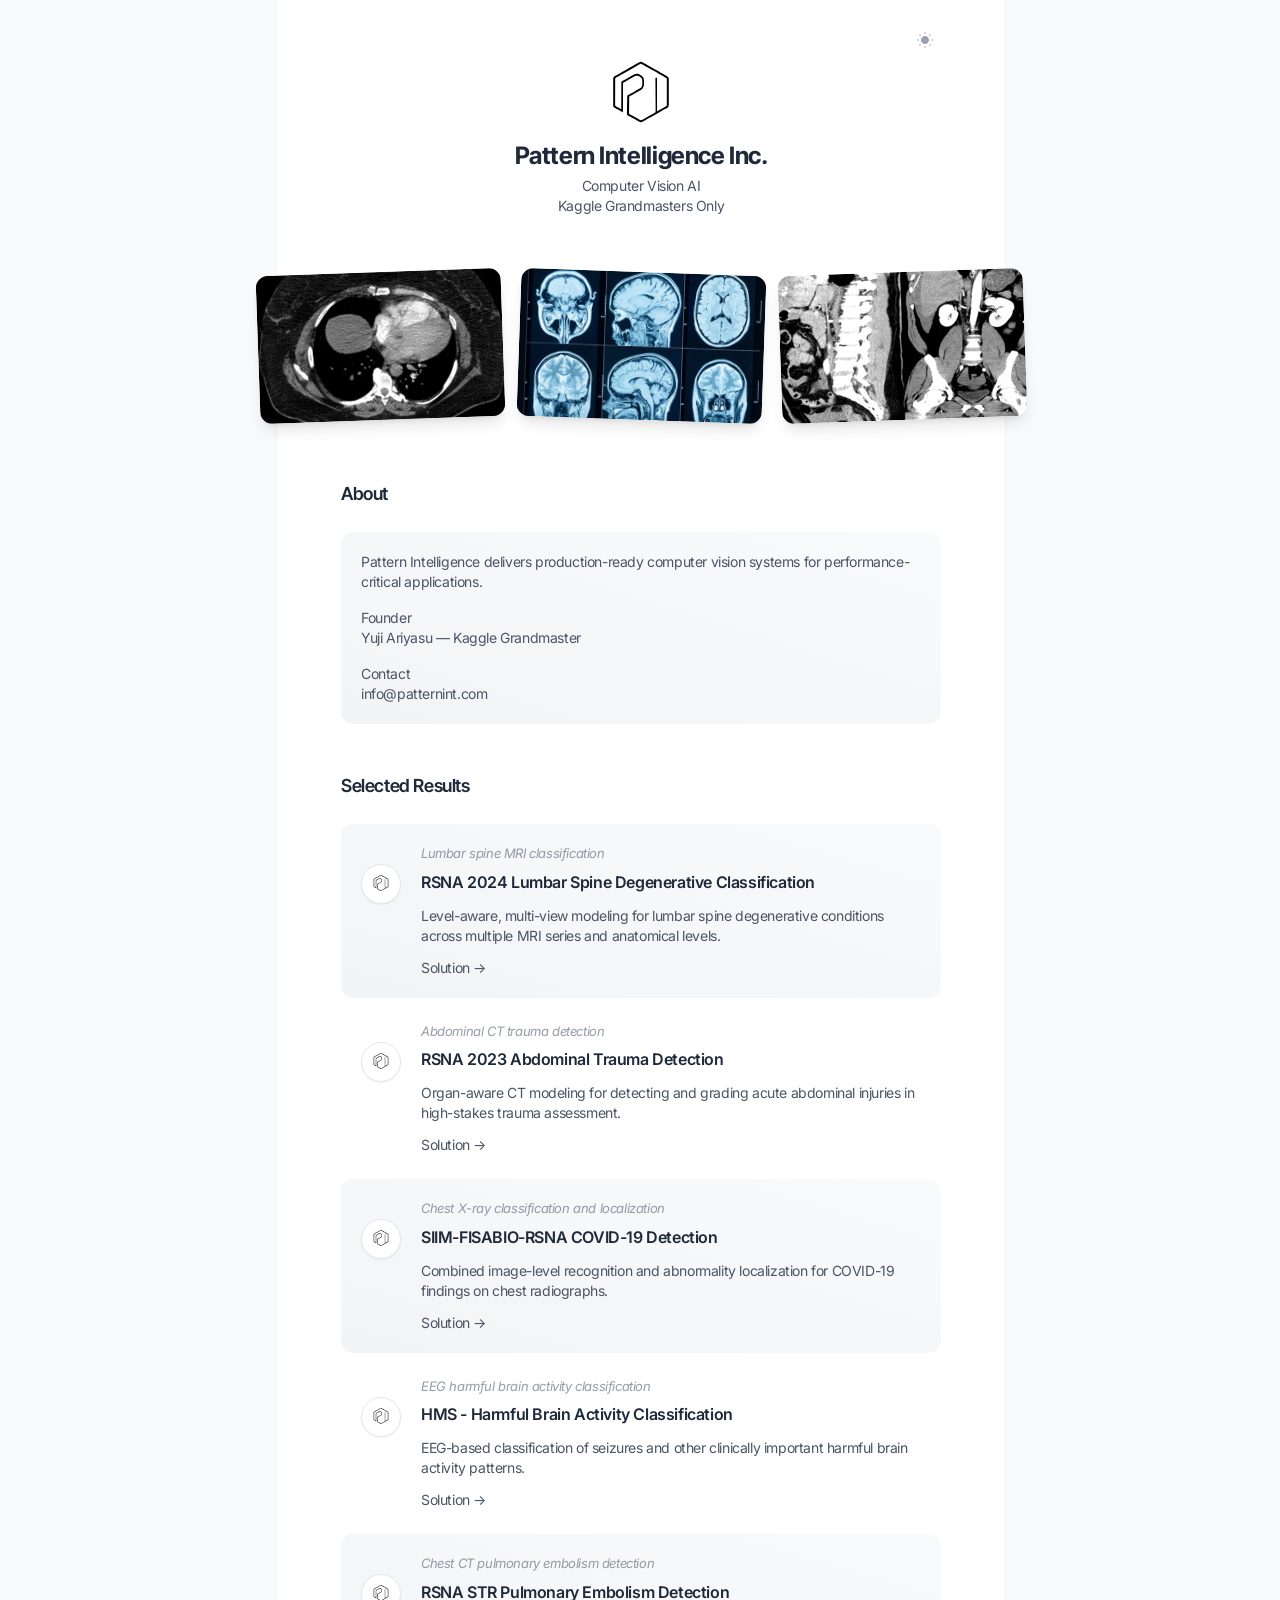
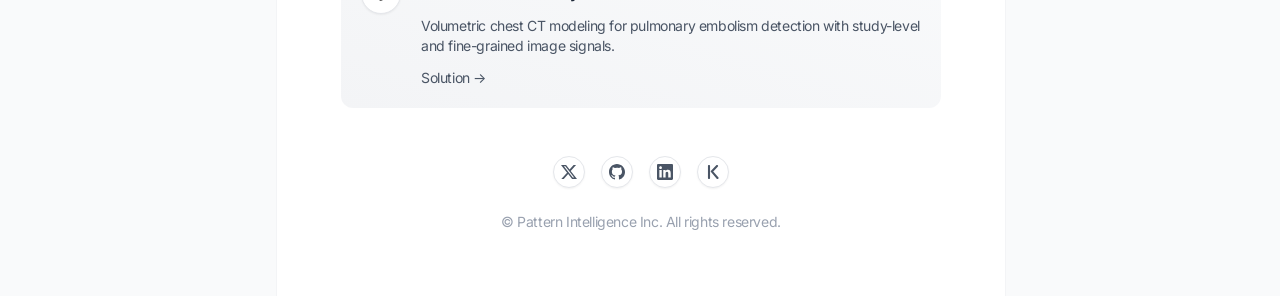
==== index.html @ 7f7d7587 "fix text" ====
<!DOCTYPE html>
<html lang="en" translate="no" class="notranslate">

    <head>
        <meta charset="utf-8">
        <meta name="google" content="notranslate">
        <title>Computer Vision AI by Kaggle Grandmasters | Pattern Intelligence</title>
        <meta name="description" content="Pattern Intelligence builds production-ready computer vision systems for performance-critical applications.">
        <meta name="viewport" content="width=device-width,initial-scale=1">
        <link rel="canonical" href="https://patternint.com/">
        <link rel="icon" type="image/png" href="/images/logo_black.png">
        <link rel="apple-touch-icon" href="/images/logo_black.png">
        <meta property="og:type" content="website">
        <meta property="og:title" content="Computer Vision AI by Kaggle Grandmasters | Pattern Intelligence">
        <meta property="og:description" content="Pattern Intelligence builds production-ready computer vision systems for performance-critical applications.">
        <meta property="og:url" content="https://patternint.com/">
        <meta property="og:site_name" content="Pattern Intelligence">
        <meta property="og:image" content="https://patternint.com/images/og_image.png">
        <meta property="og:image:alt" content="Pattern Intelligence — Computer Vision AI by Kaggle Grandmasters">
        <meta property="og:image:width" content="1536">
        <meta property="og:image:height" content="1024">
        <meta name="twitter:card" content="summary_large_image">
        <meta name="twitter:title" content="Computer Vision AI by Kaggle Grandmasters | Pattern Intelligence">
        <meta name="twitter:description" content="Pattern Intelligence builds production-ready computer vision systems for performance-critical applications.">
        <meta name="twitter:image" content="https://patternint.com/images/og_image.png">
        <meta name="twitter:image:alt" content="Pattern Intelligence — Computer Vision AI by Kaggle Grandmasters">
        <link href="./style.css" rel="stylesheet">
        <style>
            .brand-logo-white {
                display: none;
            }

            html.dark .brand-logo-black {
                display: none;
            }

            html.dark .brand-logo-white {
                display: inline-flex;
            }

            .hero-strip {
                display: flex;
                justify-content: center;
                gap: 1rem;
                margin-bottom: 0.75rem;
            }

            .hero-thumb {
                display: block;
                width: 245px;
                height: 148px;
                object-fit: cover;
                flex: 0 0 245px;
            }
        </style>
        <script>
            if (localStorage.getItem('dark-mode') === 'false' || !('dark-mode' in localStorage)) {
                document.querySelector('html').classList.remove('dark');
            } else {
                document.querySelector('html').classList.add('dark');
            }
        </script>
    </head>

    <body class="font-inter antialiased bg-gray-50 text-gray-800 dark:bg-gray-950 dark:text-gray-100 tracking-tight">
        <div class="overflow-hidden supports-[overflow:clip]:overflow-clip">
            <div class="max-w-[728px] mx-auto">
                <div class="w-full bg-white dark:bg-gray-900 border-x border-gray-100 dark:border-gray-800 box-content">
                    <div class="px-3 md:px-16">
                        <div class="flex flex-col min-h-screen">
        
                            <!-- Header -->
                            <header class="text-center pt-6">
                                <!-- Dark mode toggle -->
                                <div class="flex justify-end mb-2">
                                    <div class="inline-flex items-center justify-center ml-auto">
                                        <input type="checkbox" name="light-switch" id="light-switch" class="light-switch sr-only" />
                                        <label class="relative cursor-pointer p-2" for="light-switch">
                                            <svg class="dark:hidden" width="16" height="16" xmlns="http://www.w3.org/2000/svg">
                                                <path class="fill-gray-300"
                                                    d="M7 0h2v2H7zM12.88 1.637l1.414 1.415-1.415 1.413-1.413-1.414zM14 7h2v2h-2zM12.95 14.433l-1.414-1.413 1.413-1.415 1.415 1.414zM7 14h2v2H7zM2.98 14.364l-1.413-1.415 1.414-1.414 1.414 1.415zM0 7h2v2H0zM3.05 1.706 4.463 3.12 3.05 4.535 1.636 3.12z" />
                                                <path class="fill-gray-400"
                                                    d="M8 4C5.8 4 4 5.8 4 8s1.8 4 4 4 4-1.8 4-4-1.8-4-4-4Z" />
                                            </svg>
                                            <svg class="hidden dark:block" width="16" height="16"
                                                xmlns="http://www.w3.org/2000/svg">
                                                <path class="fill-gray-500"
                                                    d="M6.2 1C3.2 1.8 1 4.6 1 7.9 1 11.8 4.2 15 8.1 15c3.3 0 6-2.2 6.9-5.2C9.7 11.2 4.8 6.3 6.2 1Z" />
                                                <path class="fill-gray-400"
                                                    d="M12.5 5a.625.625 0 0 1-.625-.625 1.252 1.252 0 0 0-1.25-1.25.625.625 0 1 1 0-1.25 1.252 1.252 0 0 0 1.25-1.25.625.625 0 1 1 1.25 0c.001.69.56 1.249 1.25 1.25a.625.625 0 1 1 0 1.25c-.69.001-1.249.56-1.25 1.25A.625.625 0 0 1 12.5 5Z" />
                                            </svg>
                                            <span class="sr-only">Switch to light / dark version</span>
                                        </label>
                                    </div>
                                </div>
                                <!-- Intro -->
                                <div class="mb-10" style="margin-bottom:3.5rem;">
                                    <img class="inline-flex brand-logo-black" style="margin-top:-40px;margin-bottom:-28px;" src="./images/logo_black.svg" width="144" height="144" alt="Pattern Intelligence logo" />
                                    <img class="brand-logo-white" style="margin-top:-40px;margin-bottom:-28px;" src="./images/logo_white.svg" width="144" height="144" alt="Pattern Intelligence logo" />
                                    <div class="mb-5">
                                        <h1 class="font-inter-tight font-bold text-gray-800 dark:text-gray-100 text-2xl mb-1">Pattern Intelligence Inc.</h1>
                                        <p class="text-sm text-gray-600 dark:text-gray-400">Computer Vision AI<br>Kaggle Grandmasters Only</p>
                                    </div>
                                    <!-- <a class="btn-sm text-gray-200 dark:text-gray-800 bg-linear-to-r from-gray-800 to-gray-700 dark:from-gray-300 dark:to-gray-100 dark:hover:bg-gray-100 shadow-sm relative before:absolute before:inset-0 before:rounded-[inherit] before:bg-linear-[45deg,transparent_25%,var(--color-white)_50%,transparent_75%,transparent_100%] before:opacity-20 dark:before:opacity-100 dark:before:bg-linear-[45deg,transparent_25%,var(--color-white)_50%,transparent_75%,transparent_100%] before:bg-[length:250%_250%,100%_100%] before:bg-[position:200%_0,0_0] before:bg-no-repeat before:[transition:background-position_0s_ease] hover:before:bg-[position:-100%_0,0_0] hover:before:duration-1500" href="#0">Available For Work</a> -->
                                </div>
                                <div class="group hero-strip">
                                    <img class="hero-thumb rounded-xl even:rotate-2 odd:-rotate-2 group-hover:even:rotate-0 group-hover:odd:rotate-0 transition duration-300 ease-[cubic-bezier(.5,.85,.25,1.8)] shadow-lg" src="./images/header-image-04.optimized.jpg" width="245" height="148" alt="Header 01" />
                                    <img class="hero-thumb rounded-xl even:rotate-2 odd:-rotate-2 group-hover:even:rotate-0 group-hover:odd:rotate-0 transition duration-300 ease-[cubic-bezier(.5,.85,.25,1.8)] shadow-lg" src="./images/header-image-05.optimized.jpg" width="245" height="148" alt="Header 02" />
                                    <img class="hero-thumb rounded-xl even:rotate-2 odd:-rotate-2 group-hover:even:rotate-0 group-hover:odd:rotate-0 transition duration-300 ease-[cubic-bezier(.5,.85,.25,1.8)] shadow-lg" src="./images/header-image-03.optimized.jpg" width="245" height="148" alt="Header 03" />
                                </div>
                            </header>
        
                            <!-- Content -->
                            <main class="grow py-12 space-y-12">
                                <!-- About -->
                                <section>
                                <h2 class="font-inter-tight text-lg font-semibold text-gray-800 dark:text-gray-100 mb-6">About</h2>
                                <div class="p-5 rounded-xl bg-linear-to-tr from-gray-100 to-gray-50 dark:bg-linear-to-tr dark:from-gray-800 dark:to-gray-800/[0.65]">
                                
                                <p class="text-sm text-gray-600 dark:text-gray-400 mb-4">
                                  Pattern Intelligence delivers production-ready computer vision systems for performance-critical applications.
                                </p>
                                
                                <p class="text-sm text-gray-600 dark:text-gray-400 mb-4">
                                Founder<br>
                                Yuji Ariyasu — Kaggle Grandmaster
                                </p>
                                
                                <p class="text-sm text-gray-600 dark:text-gray-400">
                                Contact<br>
                                info@patternint.com
                                </p>
                                
                                </div>
                              </section>
      
                              <!-- Selected Results -->
                              <section>
                                <h2 class="font-inter-tight text-lg font-semibold text-gray-800 dark:text-gray-100 mb-6">Selected Results</h2>

                                <div class="space-y-1">

                                    <!-- Result #1 -->
                                    <article class="p-5 rounded-xl odd:bg-linear-to-tr odd:from-gray-100 odd:to-gray-50 dark:odd:bg-linear-to-tr dark:odd:from-gray-800 dark:odd:to-gray-800/[0.65]">
                                        <div class="sm:flex gap-5">
                                            <div class="shrink-0 w-10 h-10 rounded-full flex items-center justify-center bg-white dark:bg-gray-700 border border-gray-200 dark:border-gray-600/[0.65] shadow-xs max-sm:mb-3 sm:mt-5">
                                              <img class="brand-logo-black result-badge-logo" src="./images/logo_black.svg" alt="">
                                              <img class="brand-logo-white result-badge-logo" src="./images/logo_white.svg" alt="">
                                            </div>
                                            <div>
                                                <div class="space-y-1.5 mb-3">
                                                    <div class="text-[13px] italic text-gray-500/70">Lumbar spine MRI classification</div>
                                                    <h3 class="font-semibold text-gray-800 dark:text-gray-100">
                                                        <a class="hover:underline decoration-2 decoration-gray-300 dark:decoration-gray-600 underline-offset-2" href="https://www.kaggle.com/competitions/rsna-2024-lumbar-spine-degenerative-classification/overview" target="_blank" rel="noopener noreferrer">RSNA 2024 Lumbar Spine Degenerative Classification</a>
                                                    </h3>
                                                </div>
                                                <p class="text-sm text-gray-600 dark:text-gray-400 mb-3">
                                                    Level-aware, multi-view modeling for lumbar spine degenerative conditions across multiple MRI series and anatomical levels.
                                                </p>
                                                <p class="text-sm text-gray-600 dark:text-gray-400">
                                                    <a class="hover:underline decoration-2 decoration-gray-300 dark:decoration-gray-600 underline-offset-2" href="https://www.kaggle.com/competitions/rsna-2024-lumbar-spine-degenerative-classification/writeups/ianpan-kevin-yuji-bartley-2nd-place-solution" target="_blank" rel="noopener noreferrer">Solution →</a>
                                                </p>
                                            </div>
                                        </div>
                                    </article>

                                    <!-- Result #2 -->
                                    <article class="p-5 rounded-xl odd:bg-linear-to-tr odd:from-gray-100 odd:to-gray-50 dark:odd:bg-linear-to-tr dark:odd:from-gray-800 dark:odd:to-gray-800/[0.65]">
                                        <div class="sm:flex gap-5">
                                            <div class="shrink-0 w-10 h-10 rounded-full flex items-center justify-center bg-white dark:bg-gray-700 border border-gray-200 dark:border-gray-600/[0.65] shadow-xs max-sm:mb-3 sm:mt-5">
                                              <img class="brand-logo-black result-badge-logo" src="./images/logo_black.svg" alt="">
                                              <img class="brand-logo-white result-badge-logo" src="./images/logo_white.svg" alt="">
                                            </div>
                                            <div>
                                                <div class="space-y-1.5 mb-3">
                                                    <div class="text-[13px] italic text-gray-500/70">Abdominal CT trauma detection</div>
                                                    <h3 class="font-semibold text-gray-800 dark:text-gray-100">
                                                        <a class="hover:underline decoration-2 decoration-gray-300 dark:decoration-gray-600 underline-offset-2" href="https://www.kaggle.com/competitions/rsna-2023-abdominal-trauma-detection" target="_blank" rel="noopener noreferrer">RSNA 2023 Abdominal Trauma Detection</a>
                                                    </h3>
                                                </div>
                                                <p class="text-sm text-gray-600 dark:text-gray-400 mb-3">
                                                    Organ-aware CT modeling for detecting and grading acute abdominal injuries in high-stakes trauma assessment.
                                                </p>
                                                <p class="text-sm text-gray-600 dark:text-gray-400">
                                                    <a class="hover:underline decoration-2 decoration-gray-300 dark:decoration-gray-600 underline-offset-2" href="https://www.kaggle.com/competitions/rsna-2023-abdominal-trauma-detection/writeups/aillis-jp-yuji-ariyasu-3rd-place-solution" target="_blank" rel="noopener noreferrer">Solution →</a>
                                                </p>
                                            </div>
                                        </div>
                                    </article>

                                    <!-- Result #3 -->
                                    <article class="p-5 rounded-xl odd:bg-linear-to-tr odd:from-gray-100 odd:to-gray-50 dark:odd:bg-linear-to-tr dark:odd:from-gray-800 dark:odd:to-gray-800/[0.65]">
                                        <div class="sm:flex gap-5">
                                            <div class="shrink-0 w-10 h-10 rounded-full flex items-center justify-center bg-white dark:bg-gray-700 border border-gray-200 dark:border-gray-600/[0.65] shadow-xs max-sm:mb-3 sm:mt-5">
                                              <img class="brand-logo-black result-badge-logo" src="./images/logo_black.svg" alt="">
                                              <img class="brand-logo-white result-badge-logo" src="./images/logo_white.svg" alt="">
                                            </div>
                                            <div>
                                                <div class="space-y-1.5 mb-3">
                                                    <div class="text-[13px] italic text-gray-500/70">Chest X-ray classification and localization</div>
                                                    <h3 class="font-semibold text-gray-800 dark:text-gray-100">
                                                        <a class="hover:underline decoration-2 decoration-gray-300 dark:decoration-gray-600 underline-offset-2" href="https://www.kaggle.com/competitions/siim-covid19-detection" target="_blank" rel="noopener noreferrer">SIIM-FISABIO-RSNA COVID-19 Detection</a>
                                                    </h3>
                                                </div>
                                                <p class="text-sm text-gray-600 dark:text-gray-400 mb-3">
                                                    Combined image-level recognition and abnormality localization for COVID-19 findings on chest radiographs.
                                                </p>
                                                <p class="text-sm text-gray-600 dark:text-gray-400">
                                                    <a class="hover:underline decoration-2 decoration-gray-300 dark:decoration-gray-600 underline-offset-2" href="https://www.kaggle.com/competitions/siim-covid19-detection/writeups/aillis-yuji-ian-3rd-place-solution" target="_blank" rel="noopener noreferrer">Solution →</a>
                                                </p>
                                            </div>
                                        </div>
                                    </article>

                                    <!-- Result #4 -->
                                    <article class="p-5 rounded-xl odd:bg-linear-to-tr odd:from-gray-100 odd:to-gray-50 dark:odd:bg-linear-to-tr dark:odd:from-gray-800 dark:odd:to-gray-800/[0.65]">
                                        <div class="sm:flex gap-5">
                                            <div class="shrink-0 w-10 h-10 rounded-full flex items-center justify-center bg-white dark:bg-gray-700 border border-gray-200 dark:border-gray-600/[0.65] shadow-xs max-sm:mb-3 sm:mt-5">
                                              <img class="brand-logo-black result-badge-logo" src="./images/logo_black.svg" alt="">
                                              <img class="brand-logo-white result-badge-logo" src="./images/logo_white.svg" alt="">
                                            </div>
                                            <div>
                                                <div class="space-y-1.5 mb-3">
                                                    <div class="text-[13px] italic text-gray-500/70">EEG harmful brain activity classification</div>
                                                    <h3 class="font-semibold text-gray-800 dark:text-gray-100">
                                                        <a class="hover:underline decoration-2 decoration-gray-300 dark:decoration-gray-600 underline-offset-2" href="https://www.kaggle.com/competitions/hms-harmful-brain-activity-classification" target="_blank" rel="noopener noreferrer">HMS - Harmful Brain Activity Classification</a>
                                                    </h3>
                                                </div>
                                                <p class="text-sm text-gray-600 dark:text-gray-400 mb-3">
                                                    EEG-based classification of seizures and other clinically important harmful brain activity patterns.
                                                </p>
                                                <p class="text-sm text-gray-600 dark:text-gray-400">
                                                    <a class="hover:underline decoration-2 decoration-gray-300 dark:decoration-gray-600 underline-offset-2" href="https://www.kaggle.com/competitions/hms-harmful-brain-activity-classification/writeups/aillis-go-bilzard-4th-place-solution" target="_blank" rel="noopener noreferrer">Solution →</a>
                                                </p>
                                            </div>
                                        </div>
                                    </article>

                                    <!-- Result #5 -->
                                    <article class="p-5 rounded-xl odd:bg-linear-to-tr odd:from-gray-100 odd:to-gray-50 dark:odd:bg-linear-to-tr dark:odd:from-gray-800 dark:odd:to-gray-800/[0.65]">
                                        <div class="sm:flex gap-5">
                                            <div class="shrink-0 w-10 h-10 rounded-full flex items-center justify-center bg-white dark:bg-gray-700 border border-gray-200 dark:border-gray-600/[0.65] shadow-xs max-sm:mb-3 sm:mt-5">
                                              <img class="brand-logo-black result-badge-logo" src="./images/logo_black.svg" alt="">
                                              <img class="brand-logo-white result-badge-logo" src="./images/logo_white.svg" alt="">
                                            </div>
                                            <div>
                                                <div class="space-y-1.5 mb-3">
                                                    <div class="text-[13px] italic text-gray-500/70">Chest CT pulmonary embolism detection</div>
                                                    <h3 class="font-semibold text-gray-800 dark:text-gray-100">
                                                        <a class="hover:underline decoration-2 decoration-gray-300 dark:decoration-gray-600 underline-offset-2" href="https://www.kaggle.com/competitions/rsna-str-pulmonary-embolism-detection" target="_blank" rel="noopener noreferrer">RSNA STR Pulmonary Embolism Detection</a>
                                                    </h3>
                                                </div>
                                                <p class="text-sm text-gray-600 dark:text-gray-400 mb-3">
                                                    Volumetric chest CT modeling for pulmonary embolism detection with study-level and fine-grained image signals.
                                                </p>
                                                <p class="text-sm text-gray-600 dark:text-gray-400">
                                                    <a class="hover:underline decoration-2 decoration-gray-300 dark:decoration-gray-600 underline-offset-2" href="https://www.kaggle.com/competitions/rsna-str-pulmonary-embolism-detection/writeups/aillis-yuji-jan-yama-provisional-8th-place-solutio" target="_blank" rel="noopener noreferrer">Solution →</a>
                                                </p>
                                            </div>
                                        </div>
                                    </article>

                                    <!-- Result #6 -->
                                    <!-- <article class="p-5 rounded-xl odd:bg-linear-to-tr odd:from-gray-100 odd:to-gray-50 dark:odd:bg-linear-to-tr dark:odd:from-gray-800 dark:odd:to-gray-800/[0.65]">
                                        <div class="sm:flex gap-5">
                                            <div class="shrink-0 w-10 h-10 rounded-full flex items-center justify-center bg-white dark:bg-gray-700 border border-gray-200 dark:border-gray-600/[0.65] shadow-xs max-sm:mb-3 sm:mt-5">
                                              <img class="brand-logo-black result-badge-logo" src="./images/logo_black.svg" alt="">
                                              <img class="brand-logo-white result-badge-logo" src="./images/logo_white.svg" alt="">
                                            </div>
                                            <div>
                                                <div class="space-y-1.5 mb-3">
                                                    <div class="text-[13px] italic text-gray-500/70">Graph-to-table extraction</div>
                                                    <h3 class="font-semibold text-gray-800 dark:text-gray-100">
                                                        <a class="hover:underline decoration-2 decoration-gray-300 dark:decoration-gray-600 underline-offset-2" href="https://www.kaggle.com/competitions/benetech-making-graphs-accessible" target="_blank" rel="noopener noreferrer">Benetech - Making Graphs Accessible</a>
                                                    </h3>
                                                </div>
                                                <p class="text-sm text-gray-600 dark:text-gray-400 mb-3">
                                                    Chart understanding pipeline for reconstructing structured values from scientific and business graphs.
                                                </p>
                                                <p class="text-sm text-gray-600 dark:text-gray-400">
                                                    <a class="hover:underline decoration-2 decoration-gray-300 dark:decoration-gray-600 underline-offset-2" href="https://www.kaggle.com/competitions/benetech-making-graphs-accessible/discussion/418706" target="_blank" rel="noopener noreferrer">Solution →</a>
                                                </p>
                                            </div>
                                        </div>
                                    </article> -->

                                </div>
                              </section>                                    

                            </main>
        
                            <!-- Footer -->
                            <footer class="space-y-12 text-center pb-16">
                                <div class="space-y-6">
                                    <!-- Social icons -->
                                    <ul class="inline-flex gap-4">
                                      <li>
                                        <a class="w-8 h-8 rounded-full flex items-center justify-center bg-white dark:bg-gray-700 border border-gray-200 dark:border-gray-600/[0.65] shadow-xs text-gray-600 hover:text-gray-800 dark:text-gray-400 dark:hover:text-gray-100 transition-colors"
                                           href="https://x.com/aryyyyy221"
                                           aria-label="X"
                                           target="_blank"
                                           rel="noopener noreferrer">
                                            <svg class="fill-current" xmlns="http://www.w3.org/2000/svg" width="16" height="14">
                                                <path d="M16 14h-4.938L7.197 9.108 2.771 14H.316l5.736-6.342L0 0h5.063l3.496 4.476L12.601 0h2.454L9.697 5.932 16 14Zm-4.26-1.422h1.36L4.323 1.347H2.865l8.875 11.231Z"/>
                                            </svg>
                                        </a>
                                      </li>
                                      
                                      <li>
                                        <a class="w-8 h-8 rounded-full flex items-center justify-center bg-white dark:bg-gray-700 border border-gray-200 dark:border-gray-600/[0.65] shadow-xs text-gray-600 hover:text-gray-800 dark:text-gray-400 dark:hover:text-gray-100 transition-colors"
                                           href="https://github.com/yujiariyasu"
                                           aria-label="GitHub"
                                           target="_blank"
                                           rel="noopener noreferrer">
                                            <svg class="fill-current" xmlns="http://www.w3.org/2000/svg" width="16" height="16">
                                                <path d="M7.95 0C3.578 0 0 3.578 0 7.95c0 3.479 2.286 6.46 5.466 7.553.397.1.497-.199.497-.397v-1.392c-2.187.497-2.683-.994-2.683-.994-.398-.894-.895-1.192-.895-1.192-.696-.497.1-.497.1-.497.795.1 1.192.795 1.192.795.696 1.292 1.888.894 2.286.696.1-.497.298-.895.497-1.093-1.79-.2-3.578-.895-3.578-3.976 0-.894.298-1.59.795-2.087-.1-.198-.397-.993.1-2.086 0 0 .695-.2 2.186.795a6.408 6.408 0 0 1 1.987-.299c.696 0 1.392.1 1.988.299 1.49-.994 2.186-.796 2.186-.796.398 1.094.199 1.889.1 2.087.496.597.795 1.292.795 2.087 0 3.081-1.889 3.677-3.677 3.876.298.398.596.895.596 1.59v2.187c0 .198.1.496.596.397C13.714 14.41 16 11.43 16 7.95 15.9 3.578 12.323 0 7.95 0Z"/>
                                            </svg>
                                        </a>
                                      </li>
                                      
                                      <li>
                                        <a class="w-8 h-8 rounded-full flex items-center justify-center bg-white dark:bg-gray-700 border border-gray-200 dark:border-gray-600/[0.65] shadow-xs text-gray-600 hover:text-gray-800 dark:text-gray-400 dark:hover:text-gray-100 transition-colors"
                                           href="https://www.linkedin.com/in/yuji-ariyasu-444249196/"
                                           aria-label="LinkedIn"
                                           target="_blank"
                                           rel="noopener noreferrer">
                                            <svg class="fill-current" xmlns="http://www.w3.org/2000/svg" width="16" height="16">
                                                <path d="M14.82 0H1.18C.53 0 0 .52 0 1.16v13.68C0 15.48.53 16 1.18 16h13.64c.65 0 1.18-.52 1.18-1.16V1.16C16 .52 15.47 0 14.82 0zM4.75 13.5H2.37V6h2.38v7.5zM3.56 5.04c-.76 0-1.37-.61-1.37-1.36S2.8 2.32 3.56 2.32c.75 0 1.36.61 1.36 1.36S4.31 5.04 3.56 5.04zM13.63 13.5h-2.37V9.83c0-.87-.02-2-1.22-2-1.23 0-1.42.96-1.42 1.94v3.73H6.25V6h2.28v1.03h.03c.32-.6 1.1-1.23 2.27-1.23 2.43 0 2.88 1.6 2.88 3.68v4.02z"/>
                                            </svg>
                                        </a>
                                      </li>

                                      <li>
                                        <a class="w-8 h-8 rounded-full flex items-center justify-center bg-white dark:bg-gray-700 border border-gray-200 dark:border-gray-600/[0.65] shadow-xs text-gray-600 hover:text-gray-800 dark:text-gray-400 dark:hover:text-gray-100 transition-colors"
                                           href="https://www.kaggle.com/yujiariyasu"
                                           aria-label="Kaggle"
                                           target="_blank"
                                           rel="noopener noreferrer">
                                            <svg xmlns="http://www.w3.org/2000/svg" width="12" height="14" viewBox="0 0 12 14" fill="none" aria-hidden="true">
                                                <path d="M2 1V13M10 1L4.8 6.4L10.5 13" stroke="currentColor" stroke-width="2.1" stroke-linecap="round" stroke-linejoin="round" />
                                            </svg>
                                        </a>
                                      </li>
                                    </ul>
                                    <!-- Copyright notes -->
                                    <p class="text-sm text-gray-400 dark:text-gray-600">&copy; Pattern Intelligence Inc. All rights reserved.</p>
                                </div>
                            </footer>
        
                        </div>
                    </div>
                </div>
            </div>
        </div>

        <script src="./js/vendors/alpinejs.min.js" defer></script>
        <script src="./js/main.js"></script>

    </body>

</html>
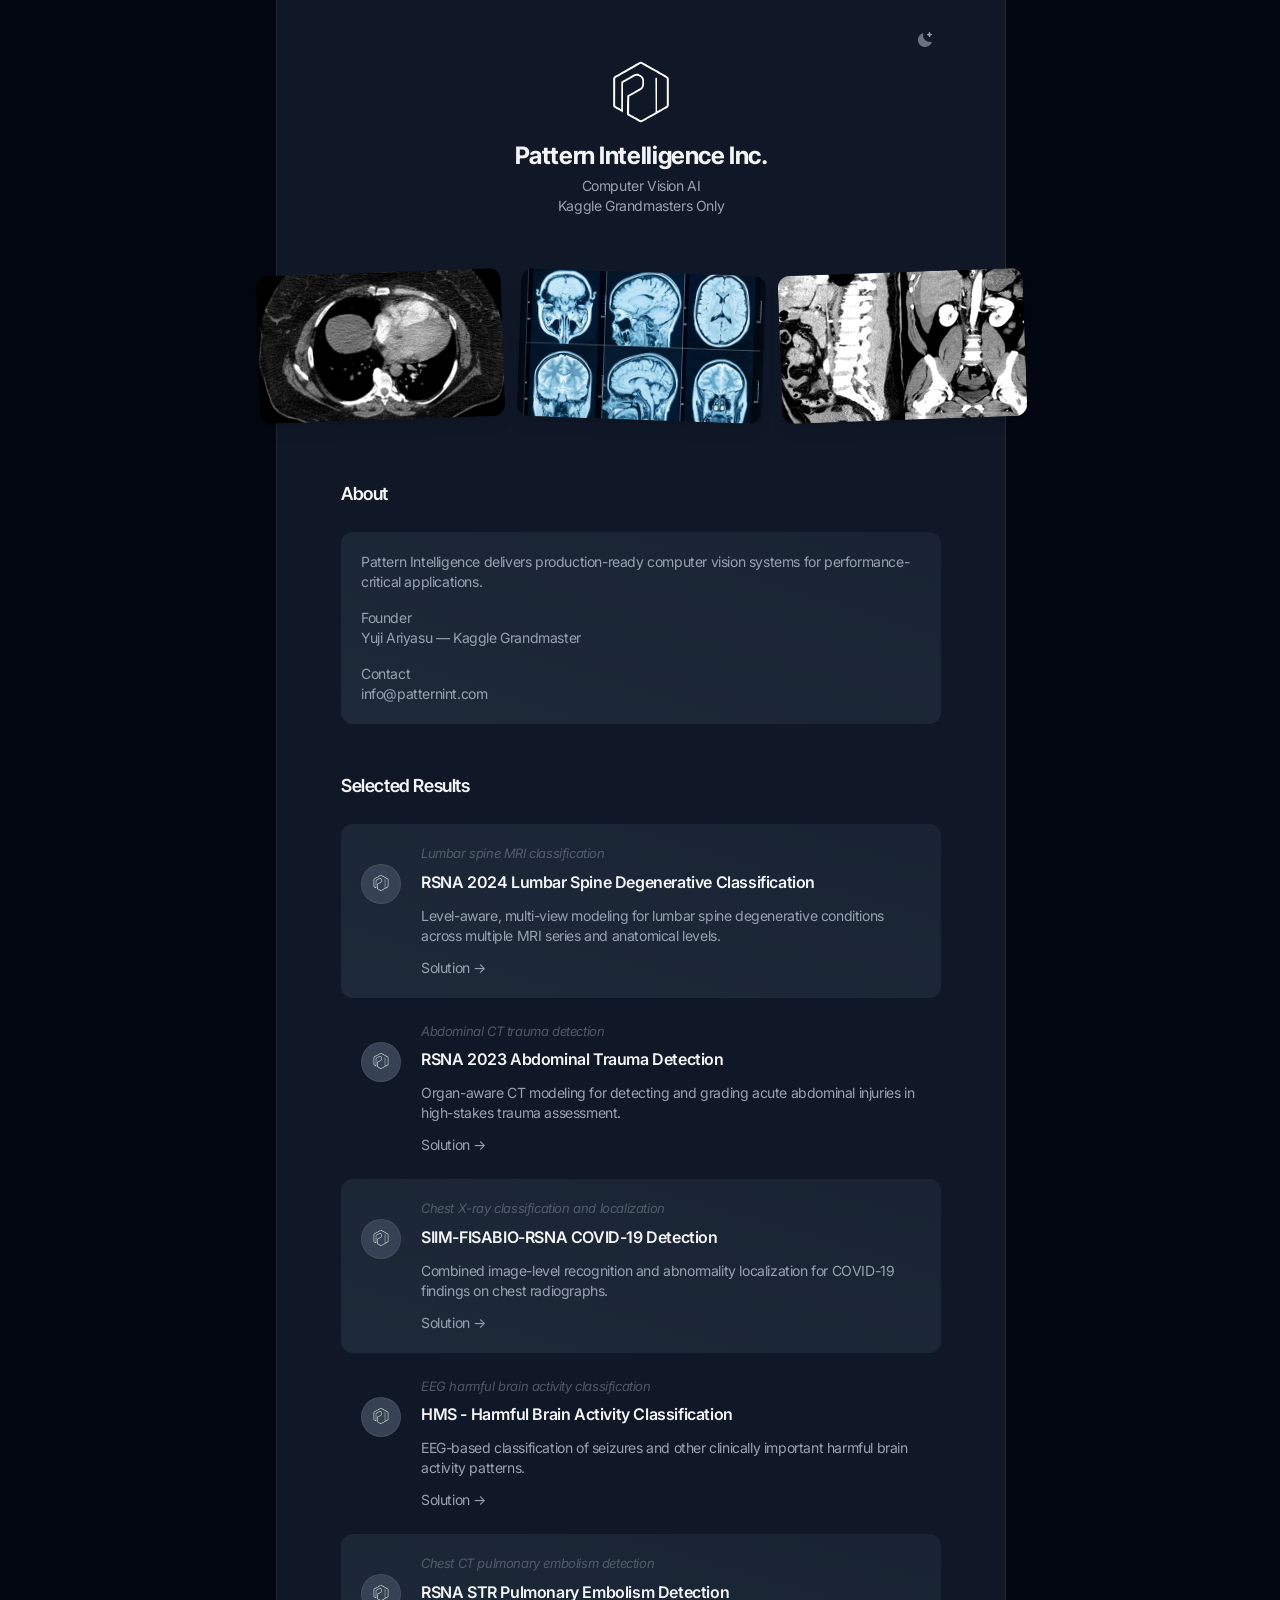
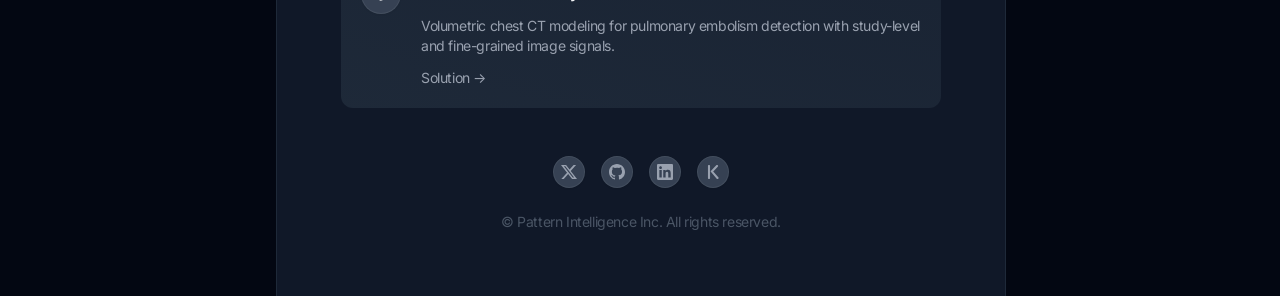
==== commit 8118cf12: "add dark mode" ====
--- a/index.html
+++ b/index.html
@@ -54,7 +54,7 @@
             }
         </style>
         <script>
-            if (localStorage.getItem('dark-mode') === 'false' || !('dark-mode' in localStorage)) {
+            if (localStorage.getItem('dark-mode') === 'false') {
                 document.querySelector('html').classList.remove('dark');
             } else {
                 document.querySelector('html').classList.add('dark');
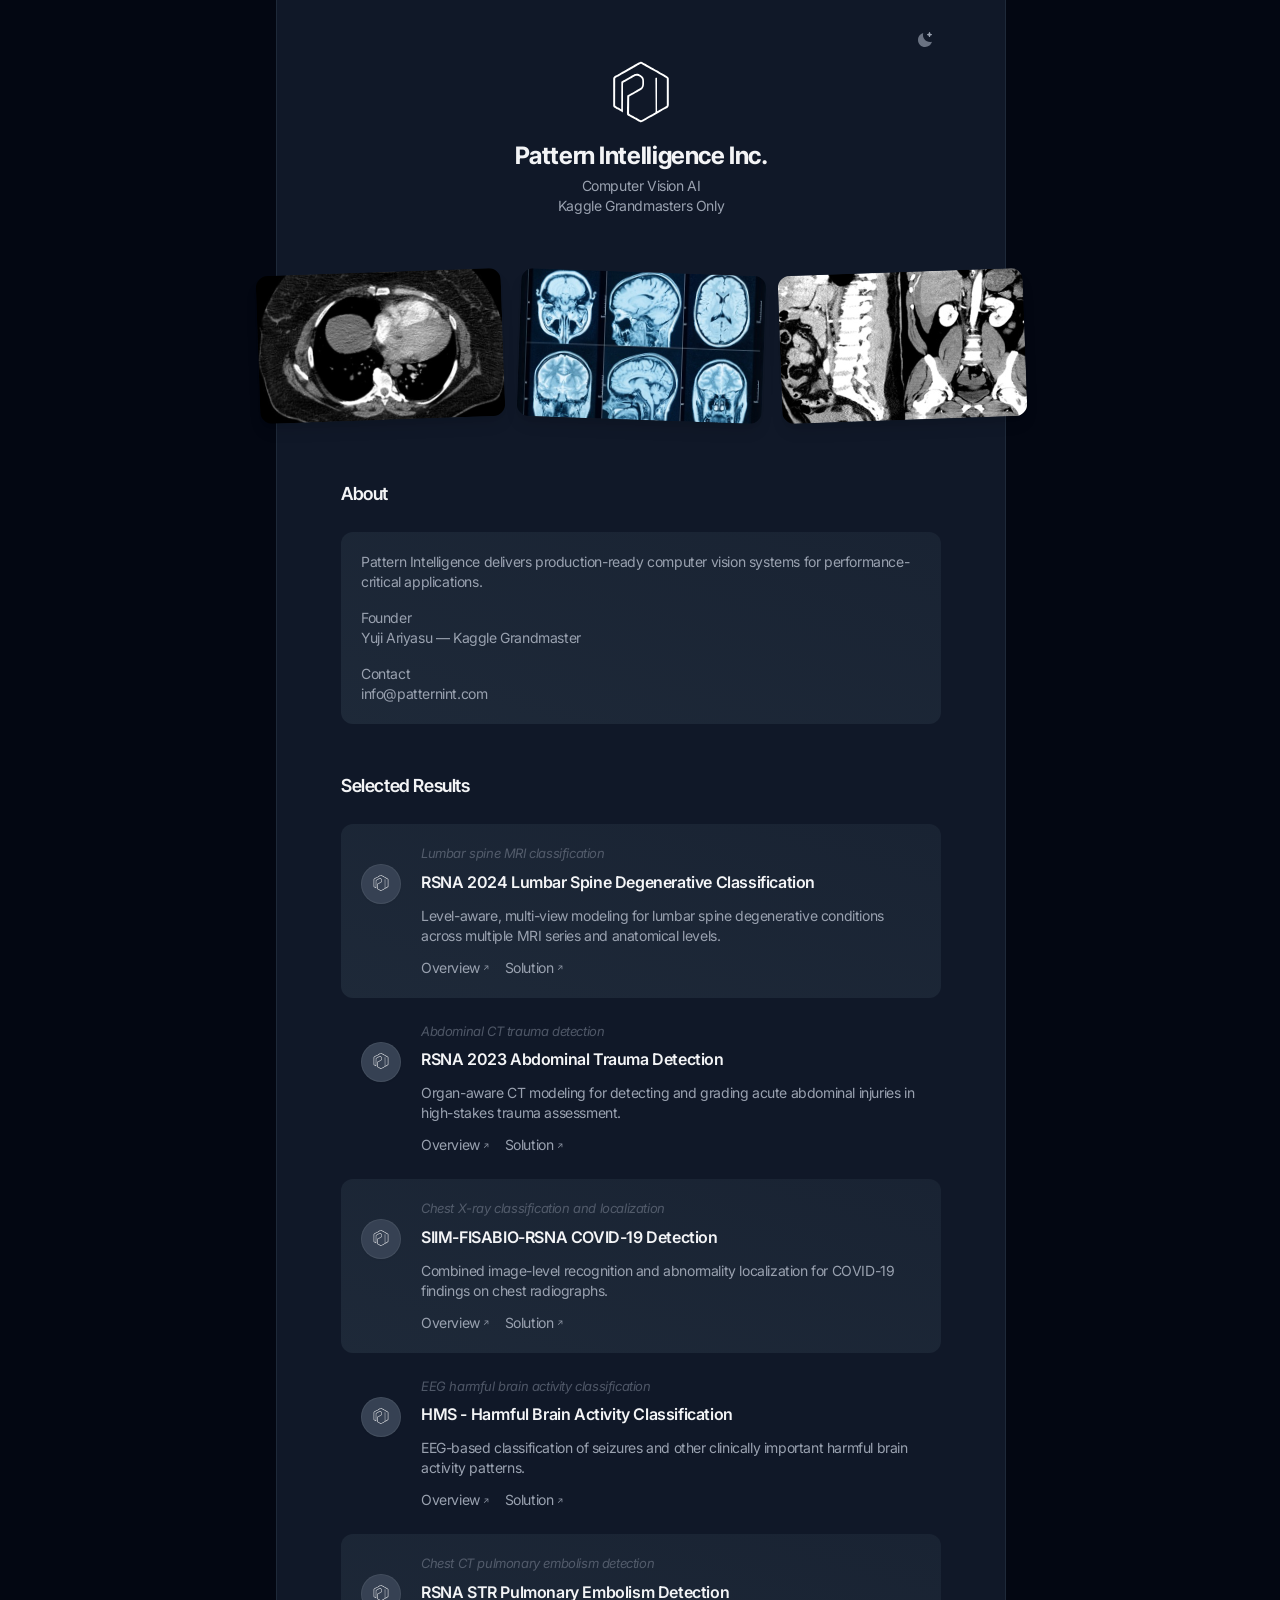
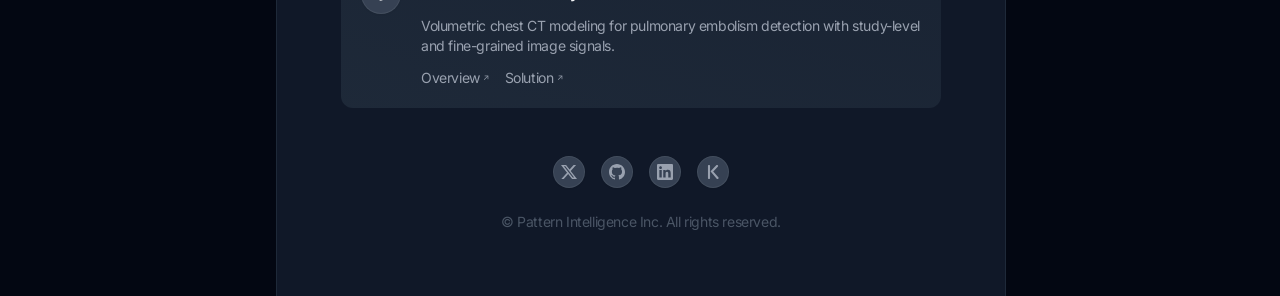
==== commit 87640206: "add Overview" ====
--- a/index.html
+++ b/index.html
@@ -52,6 +52,26 @@
                 object-fit: cover;
                 flex: 0 0 245px;
             }
+
+            .result-links {
+                display: flex;
+                align-items: center;
+                gap: 1rem;
+                flex-wrap: wrap;
+            }
+
+            .result-link {
+                display: inline-flex;
+                align-items: center;
+                gap: 0.2rem;
+            }
+
+            .result-link-icon {
+                display: inline-flex;
+                align-items: center;
+                font-size: 0.58em;
+                line-height: 1;
+            }
         </style>
         <script>
             if (localStorage.getItem('dark-mode') === 'false') {
@@ -157,8 +177,9 @@
                                                 <p class="text-sm text-gray-600 dark:text-gray-400 mb-3">
                                                     Level-aware, multi-view modeling for lumbar spine degenerative conditions across multiple MRI series and anatomical levels.
                                                 </p>
-                                                <p class="text-sm text-gray-600 dark:text-gray-400">
-                                                    <a class="hover:underline decoration-2 decoration-gray-300 dark:decoration-gray-600 underline-offset-2" href="https://www.kaggle.com/competitions/rsna-2024-lumbar-spine-degenerative-classification/writeups/ianpan-kevin-yuji-bartley-2nd-place-solution" target="_blank" rel="noopener noreferrer">Solution →</a>
+                                                <p class="text-sm text-gray-600 dark:text-gray-400 result-links">
+                                                    <a class="result-link" href="https://www.kaggle.com/competitions/rsna-2024-lumbar-spine-degenerative-classification/overview" target="_blank" rel="noopener noreferrer"><span>Overview</span><span class="result-link-icon" aria-hidden="true">&#8599;</span></a>
+                                                    <a class="result-link" href="https://www.kaggle.com/competitions/rsna-2024-lumbar-spine-degenerative-classification/writeups/ianpan-kevin-yuji-bartley-2nd-place-solution" target="_blank" rel="noopener noreferrer"><span>Solution</span><span class="result-link-icon" aria-hidden="true">&#8599;</span></a>
                                                 </p>
                                             </div>
                                         </div>
@@ -181,8 +202,9 @@
                                                 <p class="text-sm text-gray-600 dark:text-gray-400 mb-3">
                                                     Organ-aware CT modeling for detecting and grading acute abdominal injuries in high-stakes trauma assessment.
                                                 </p>
-                                                <p class="text-sm text-gray-600 dark:text-gray-400">
-                                                    <a class="hover:underline decoration-2 decoration-gray-300 dark:decoration-gray-600 underline-offset-2" href="https://www.kaggle.com/competitions/rsna-2023-abdominal-trauma-detection/writeups/aillis-jp-yuji-ariyasu-3rd-place-solution" target="_blank" rel="noopener noreferrer">Solution →</a>
+                                                <p class="text-sm text-gray-600 dark:text-gray-400 result-links">
+                                                    <a class="result-link" href="https://www.kaggle.com/competitions/rsna-2023-abdominal-trauma-detection/overview" target="_blank" rel="noopener noreferrer"><span>Overview</span><span class="result-link-icon" aria-hidden="true">&#8599;</span></a>
+                                                    <a class="result-link" href="https://www.kaggle.com/competitions/rsna-2023-abdominal-trauma-detection/writeups/aillis-jp-yuji-ariyasu-3rd-place-solution" target="_blank" rel="noopener noreferrer"><span>Solution</span><span class="result-link-icon" aria-hidden="true">&#8599;</span></a>
                                                 </p>
                                             </div>
                                         </div>
@@ -205,8 +227,9 @@
                                                 <p class="text-sm text-gray-600 dark:text-gray-400 mb-3">
                                                     Combined image-level recognition and abnormality localization for COVID-19 findings on chest radiographs.
                                                 </p>
-                                                <p class="text-sm text-gray-600 dark:text-gray-400">
-                                                    <a class="hover:underline decoration-2 decoration-gray-300 dark:decoration-gray-600 underline-offset-2" href="https://www.kaggle.com/competitions/siim-covid19-detection/writeups/aillis-yuji-ian-3rd-place-solution" target="_blank" rel="noopener noreferrer">Solution →</a>
+                                                <p class="text-sm text-gray-600 dark:text-gray-400 result-links">
+                                                    <a class="result-link" href="https://www.kaggle.com/competitions/siim-covid19-detection/overview" target="_blank" rel="noopener noreferrer"><span>Overview</span><span class="result-link-icon" aria-hidden="true">&#8599;</span></a>
+                                                    <a class="result-link" href="https://www.kaggle.com/competitions/siim-covid19-detection/writeups/aillis-yuji-ian-3rd-place-solution" target="_blank" rel="noopener noreferrer"><span>Solution</span><span class="result-link-icon" aria-hidden="true">&#8599;</span></a>
                                                 </p>
                                             </div>
                                         </div>
@@ -229,8 +252,9 @@
                                                 <p class="text-sm text-gray-600 dark:text-gray-400 mb-3">
                                                     EEG-based classification of seizures and other clinically important harmful brain activity patterns.
                                                 </p>
-                                                <p class="text-sm text-gray-600 dark:text-gray-400">
-                                                    <a class="hover:underline decoration-2 decoration-gray-300 dark:decoration-gray-600 underline-offset-2" href="https://www.kaggle.com/competitions/hms-harmful-brain-activity-classification/writeups/aillis-go-bilzard-4th-place-solution" target="_blank" rel="noopener noreferrer">Solution →</a>
+                                                <p class="text-sm text-gray-600 dark:text-gray-400 result-links">
+                                                    <a class="result-link" href="https://www.kaggle.com/competitions/hms-harmful-brain-activity-classification/overview" target="_blank" rel="noopener noreferrer"><span>Overview</span><span class="result-link-icon" aria-hidden="true">&#8599;</span></a>
+                                                    <a class="result-link" href="https://www.kaggle.com/competitions/hms-harmful-brain-activity-classification/writeups/aillis-go-bilzard-4th-place-solution" target="_blank" rel="noopener noreferrer"><span>Solution</span><span class="result-link-icon" aria-hidden="true">&#8599;</span></a>
                                                 </p>
                                             </div>
                                         </div>
@@ -253,8 +277,9 @@
                                                 <p class="text-sm text-gray-600 dark:text-gray-400 mb-3">
                                                     Volumetric chest CT modeling for pulmonary embolism detection with study-level and fine-grained image signals.
                                                 </p>
-                                                <p class="text-sm text-gray-600 dark:text-gray-400">
-                                                    <a class="hover:underline decoration-2 decoration-gray-300 dark:decoration-gray-600 underline-offset-2" href="https://www.kaggle.com/competitions/rsna-str-pulmonary-embolism-detection/writeups/aillis-yuji-jan-yama-provisional-8th-place-solutio" target="_blank" rel="noopener noreferrer">Solution →</a>
+                                                <p class="text-sm text-gray-600 dark:text-gray-400 result-links">
+                                                    <a class="result-link" href="https://www.kaggle.com/competitions/rsna-str-pulmonary-embolism-detection/overview" target="_blank" rel="noopener noreferrer"><span>Overview</span><span class="result-link-icon" aria-hidden="true">&#8599;</span></a>
+                                                    <a class="result-link" href="https://www.kaggle.com/competitions/rsna-str-pulmonary-embolism-detection/writeups/aillis-yuji-jan-yama-provisional-8th-place-solutio" target="_blank" rel="noopener noreferrer"><span>Solution</span><span class="result-link-icon" aria-hidden="true">&#8599;</span></a>
                                                 </p>
                                             </div>
                                         </div>
@@ -277,8 +302,9 @@
                                                 <p class="text-sm text-gray-600 dark:text-gray-400 mb-3">
                                                     Chart understanding pipeline for reconstructing structured values from scientific and business graphs.
                                                 </p>
-                                                <p class="text-sm text-gray-600 dark:text-gray-400">
-                                                    <a class="hover:underline decoration-2 decoration-gray-300 dark:decoration-gray-600 underline-offset-2" href="https://www.kaggle.com/competitions/benetech-making-graphs-accessible/discussion/418706" target="_blank" rel="noopener noreferrer">Solution →</a>
+                                                <p class="text-sm text-gray-600 dark:text-gray-400 result-links">
+                                                    <a class="result-link" href="https://www.kaggle.com/competitions/benetech-making-graphs-accessible/overview" target="_blank" rel="noopener noreferrer"><span>Overview</span><span class="result-link-icon" aria-hidden="true">&#8599;</span></a>
+                                                    <a class="result-link" href="https://www.kaggle.com/competitions/benetech-making-graphs-accessible/discussion/418706" target="_blank" rel="noopener noreferrer"><span>Solution</span><span class="result-link-icon" aria-hidden="true">&#8599;</span></a>
                                                 </p>
                                             </div>
                                         </div>
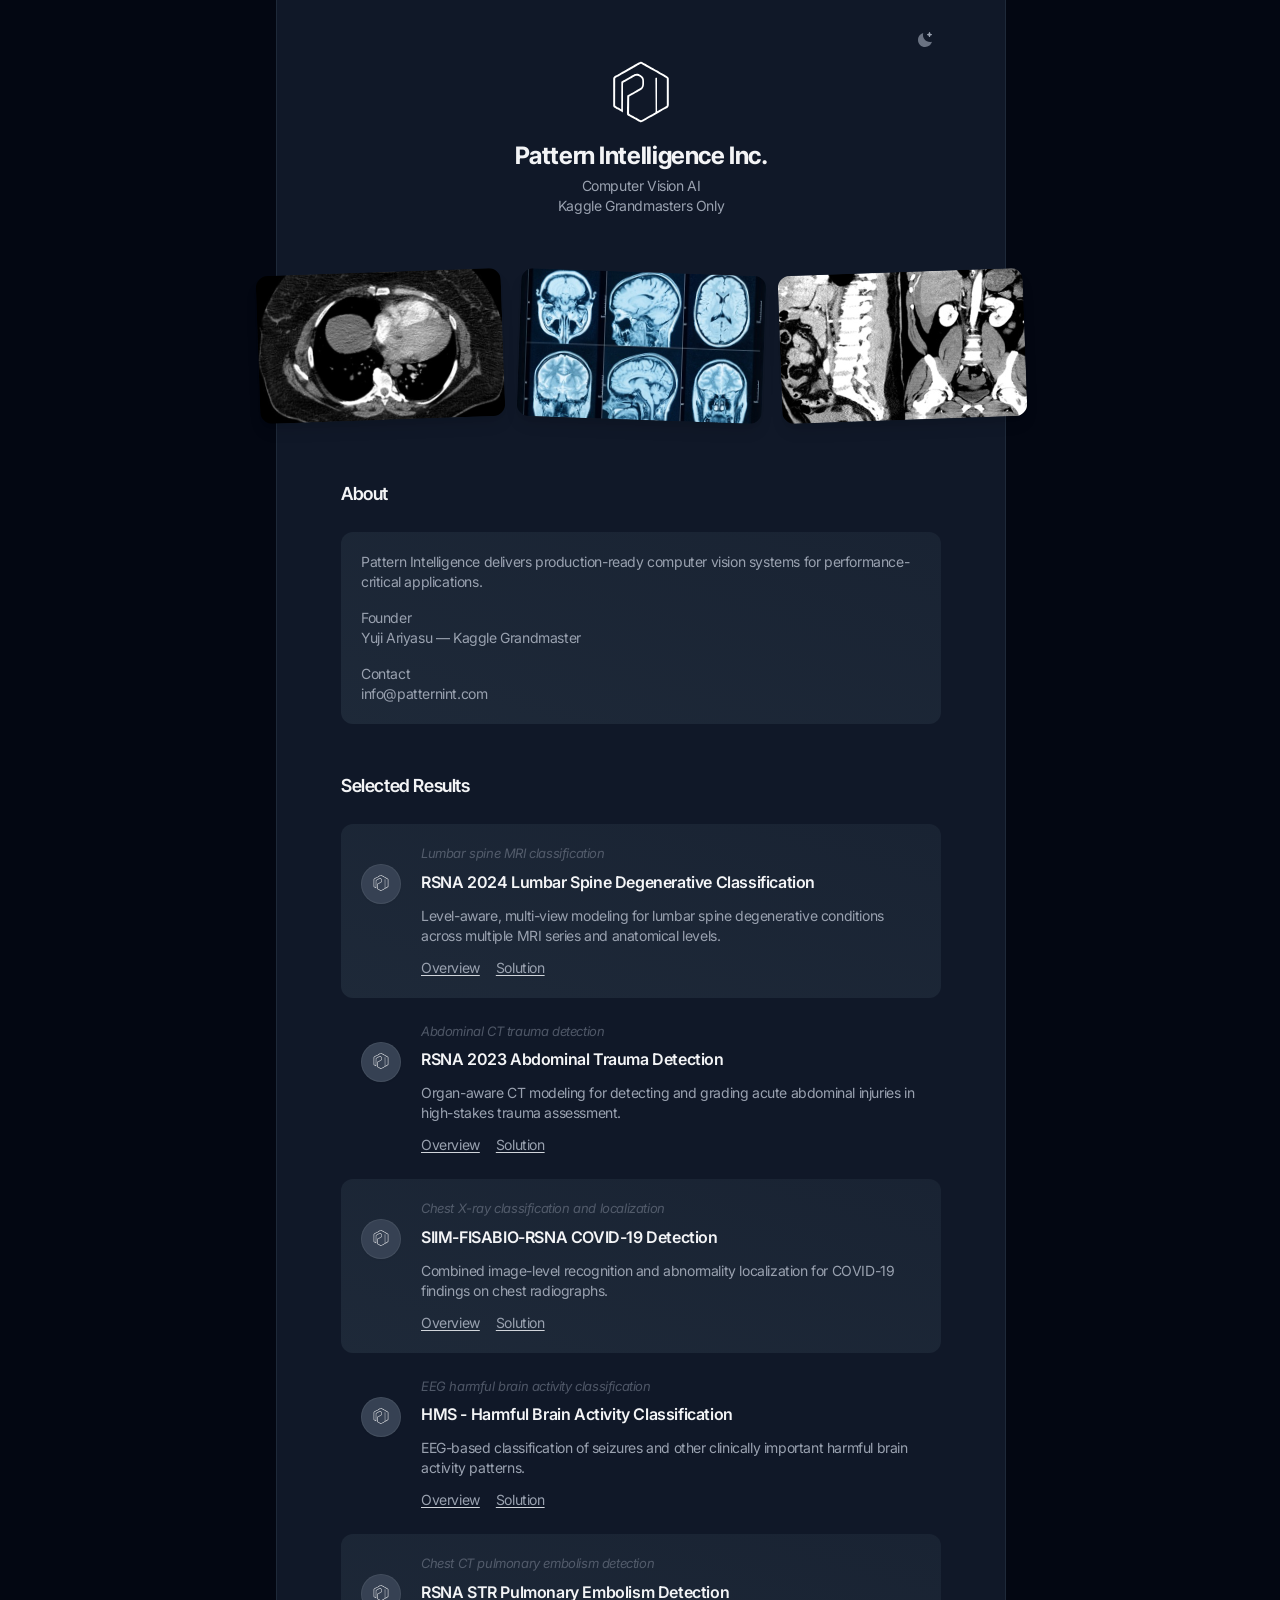
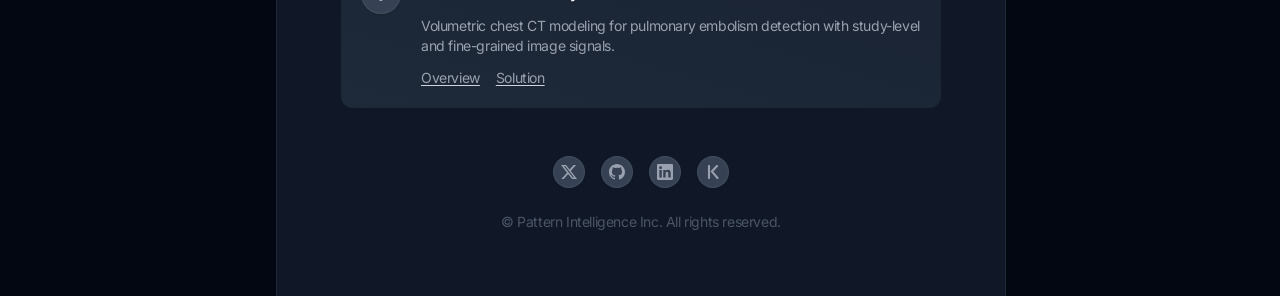
==== commit 8d86fa95: "fix link" ====
--- a/index.html
+++ b/index.html
@@ -8,8 +8,8 @@
         <meta name="description" content="Pattern Intelligence builds production-ready computer vision systems for performance-critical applications.">
         <meta name="viewport" content="width=device-width,initial-scale=1">
         <link rel="canonical" href="https://patternint.com/">
-        <link rel="icon" type="image/png" href="/images/logo_black.png">
-        <link rel="apple-touch-icon" href="/images/logo_black.png">
+        <link rel="icon" type="image/png" sizes="512x512" href="/images/favicon.png">
+        <link rel="apple-touch-icon" sizes="180x180" href="/images/apple-touch-icon.png">
         <meta property="og:type" content="website">
         <meta property="og:title" content="Computer Vision AI by Kaggle Grandmasters | Pattern Intelligence">
         <meta property="og:description" content="Pattern Intelligence builds production-ready computer vision systems for performance-critical applications.">
@@ -64,13 +64,28 @@
                 display: inline-flex;
                 align-items: center;
                 gap: 0.2rem;
+                transition: color 160ms ease, text-decoration-color 160ms ease, text-decoration-thickness 160ms ease, text-underline-offset 160ms ease;
+                text-decoration: underline;
+                text-decoration-thickness: 1px;
+                text-underline-offset: 2px;
+                text-decoration-color: #d1d5db;
+            }
+
+            .result-link:hover,
+            .result-link:focus-visible {
+                color: #111827;
+                text-decoration-color: currentColor;
+                text-decoration-thickness: 1.5px;
+                text-underline-offset: 3px;
+            }
+
+            html.dark .result-link:hover,
+            html.dark .result-link:focus-visible {
+                color: #f3f4f6;
             }
 
             .result-link-icon {
-                display: inline-flex;
-                align-items: center;
-                font-size: 0.58em;
-                line-height: 1;
+                display: none;
             }
         </style>
         <script>
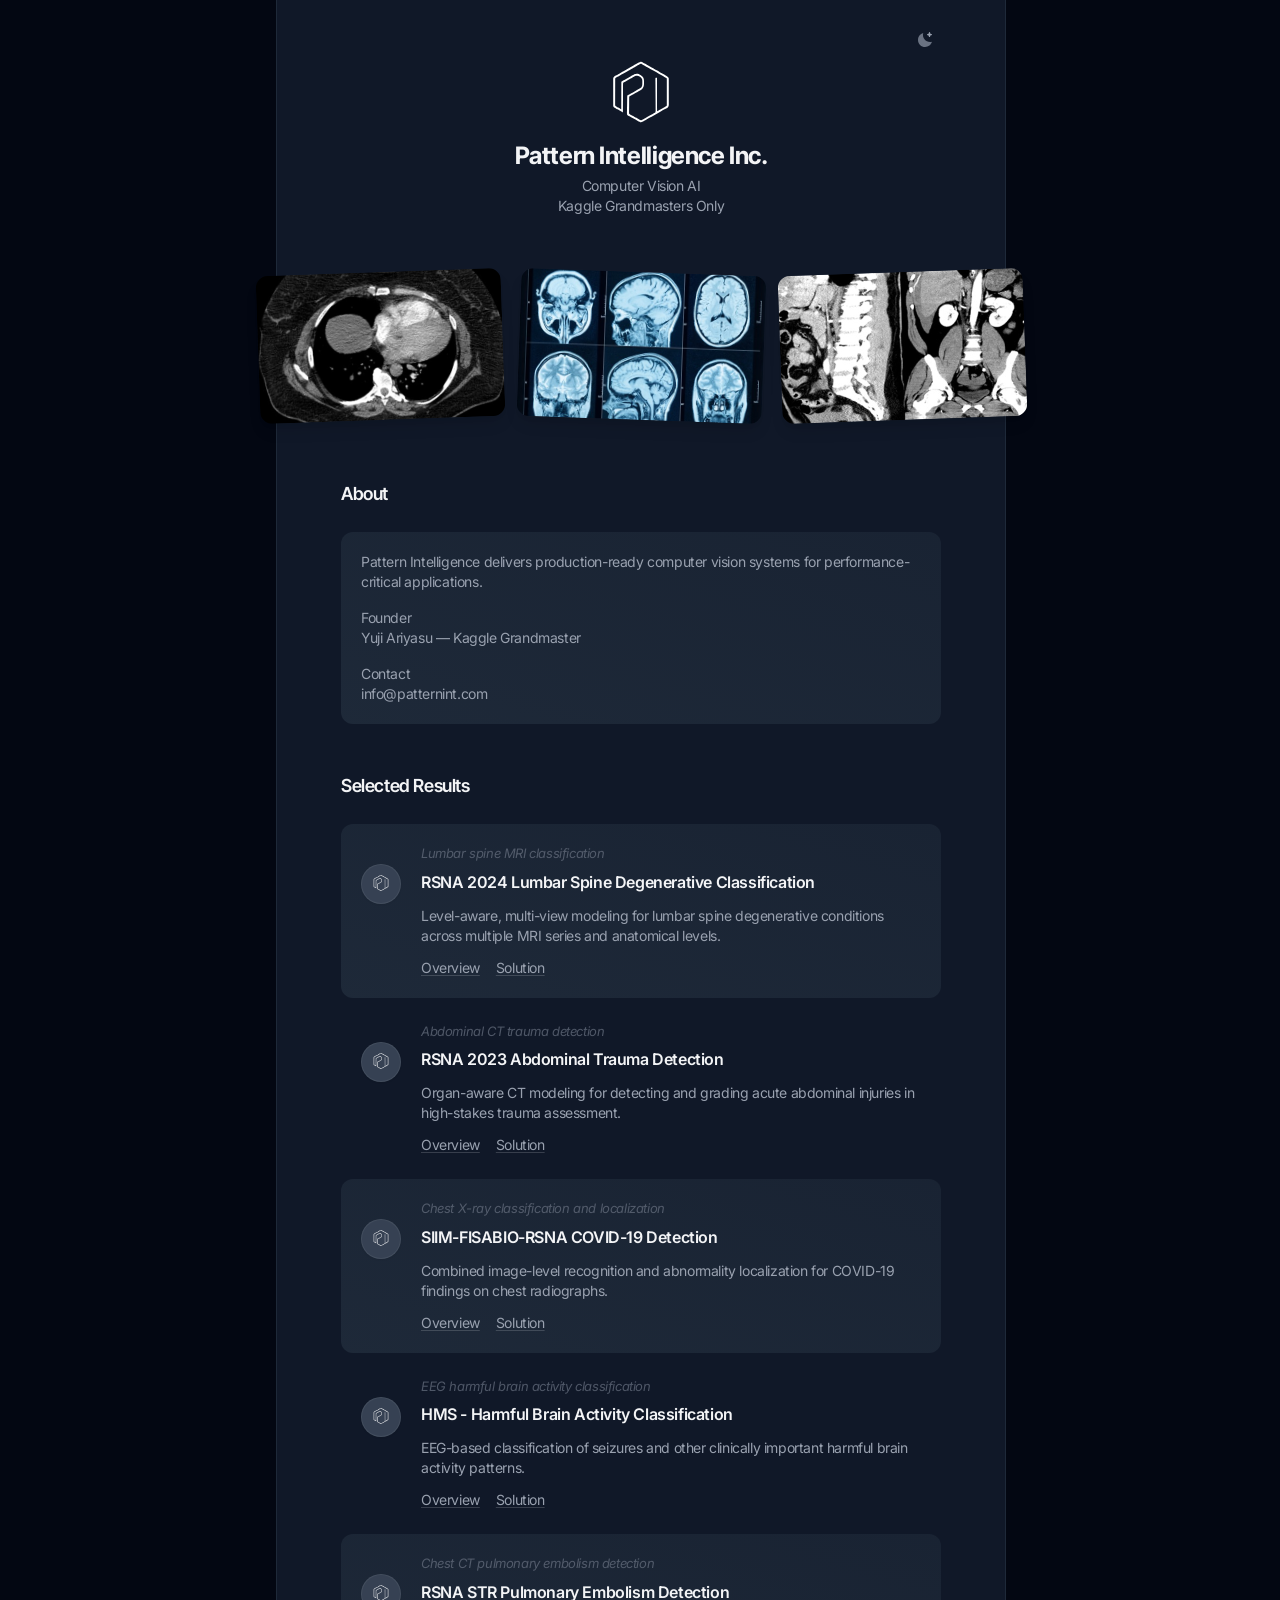
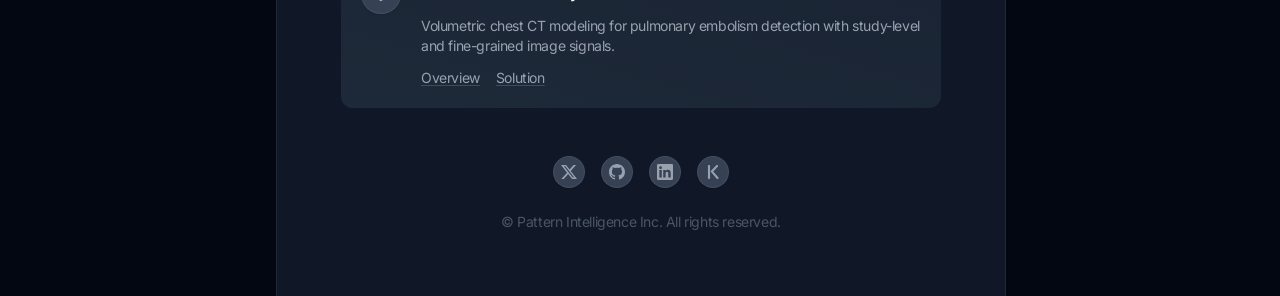
==== commit eba84e14: "fix line" ====
--- a/index.html
+++ b/index.html
@@ -68,7 +68,11 @@
                 text-decoration: underline;
                 text-decoration-thickness: 1px;
                 text-underline-offset: 2px;
-                text-decoration-color: #d1d5db;
+                text-decoration-color: rgba(107, 114, 128, 0.28);
+            }
+
+            html.dark .result-link {
+                text-decoration-color: rgba(209, 213, 219, 0.2);
             }
 
             .result-link:hover,
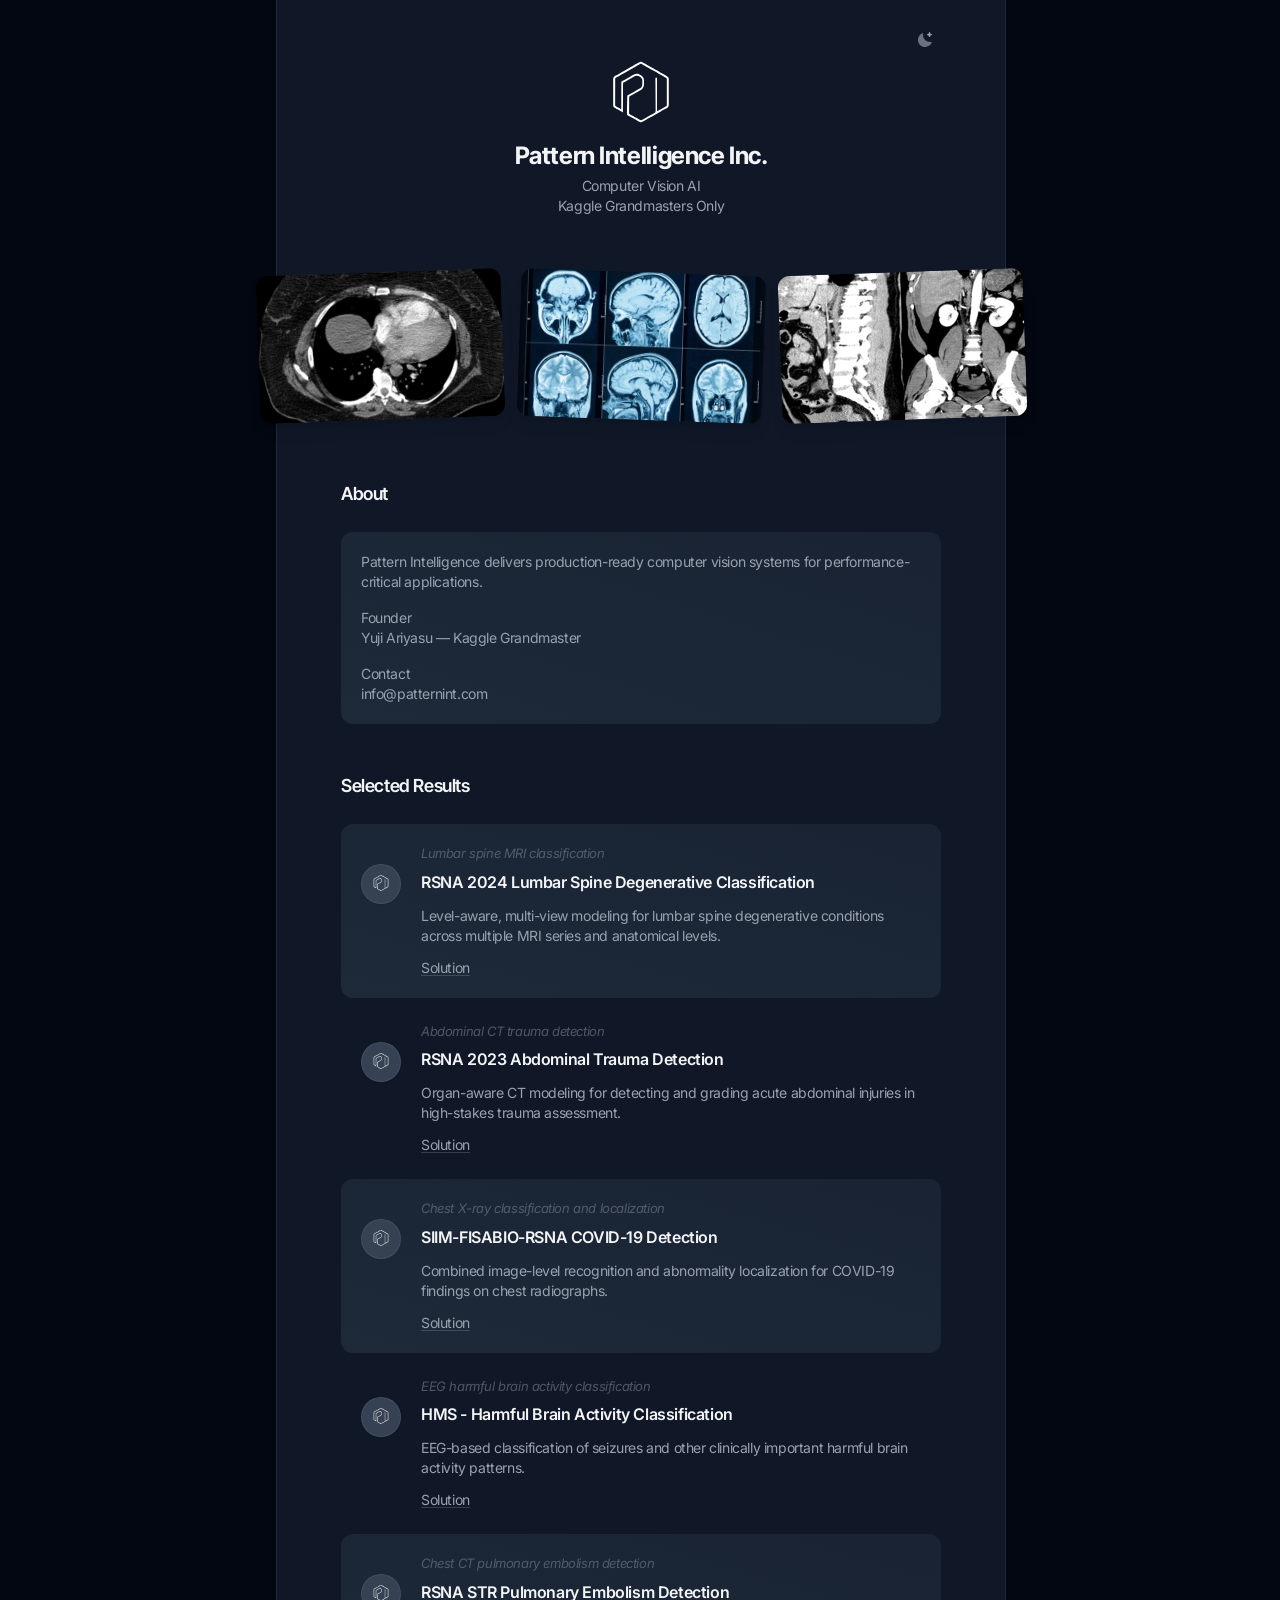
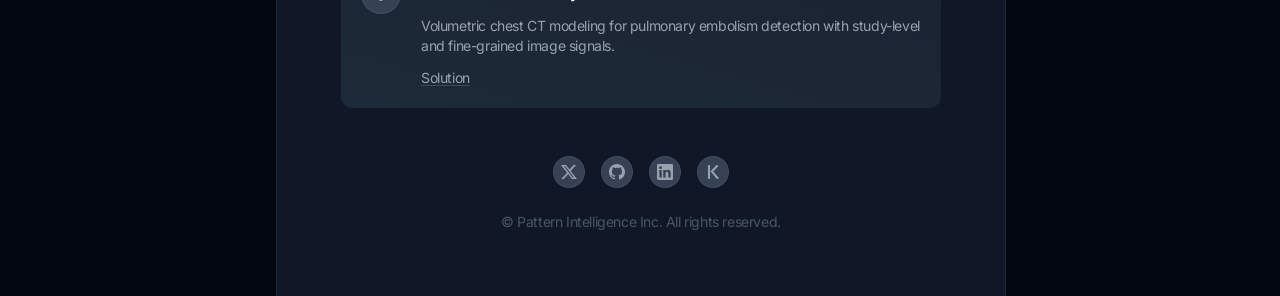
==== commit 3d53da1c: "delete overview" ====
--- a/index.html
+++ b/index.html
@@ -197,7 +197,6 @@
                                                     Level-aware, multi-view modeling for lumbar spine degenerative conditions across multiple MRI series and anatomical levels.
                                                 </p>
                                                 <p class="text-sm text-gray-600 dark:text-gray-400 result-links">
-                                                    <a class="result-link" href="https://www.kaggle.com/competitions/rsna-2024-lumbar-spine-degenerative-classification/overview" target="_blank" rel="noopener noreferrer"><span>Overview</span><span class="result-link-icon" aria-hidden="true">&#8599;</span></a>
                                                     <a class="result-link" href="https://www.kaggle.com/competitions/rsna-2024-lumbar-spine-degenerative-classification/writeups/ianpan-kevin-yuji-bartley-2nd-place-solution" target="_blank" rel="noopener noreferrer"><span>Solution</span><span class="result-link-icon" aria-hidden="true">&#8599;</span></a>
                                                 </p>
                                             </div>
@@ -215,14 +214,13 @@
                                                 <div class="space-y-1.5 mb-3">
                                                     <div class="text-[13px] italic text-gray-500/70">Abdominal CT trauma detection</div>
                                                     <h3 class="font-semibold text-gray-800 dark:text-gray-100">
-                                                        <a class="hover:underline decoration-2 decoration-gray-300 dark:decoration-gray-600 underline-offset-2" href="https://www.kaggle.com/competitions/rsna-2023-abdominal-trauma-detection" target="_blank" rel="noopener noreferrer">RSNA 2023 Abdominal Trauma Detection</a>
+                                                        <a class="hover:underline decoration-2 decoration-gray-300 dark:decoration-gray-600 underline-offset-2" href="https://www.kaggle.com/competitions/rsna-2023-abdominal-trauma-detection/overview" target="_blank" rel="noopener noreferrer">RSNA 2023 Abdominal Trauma Detection</a>
                                                     </h3>
                                                 </div>
                                                 <p class="text-sm text-gray-600 dark:text-gray-400 mb-3">
                                                     Organ-aware CT modeling for detecting and grading acute abdominal injuries in high-stakes trauma assessment.
                                                 </p>
                                                 <p class="text-sm text-gray-600 dark:text-gray-400 result-links">
-                                                    <a class="result-link" href="https://www.kaggle.com/competitions/rsna-2023-abdominal-trauma-detection/overview" target="_blank" rel="noopener noreferrer"><span>Overview</span><span class="result-link-icon" aria-hidden="true">&#8599;</span></a>
                                                     <a class="result-link" href="https://www.kaggle.com/competitions/rsna-2023-abdominal-trauma-detection/writeups/aillis-jp-yuji-ariyasu-3rd-place-solution" target="_blank" rel="noopener noreferrer"><span>Solution</span><span class="result-link-icon" aria-hidden="true">&#8599;</span></a>
                                                 </p>
                                             </div>
@@ -240,14 +238,13 @@
                                                 <div class="space-y-1.5 mb-3">
                                                     <div class="text-[13px] italic text-gray-500/70">Chest X-ray classification and localization</div>
                                                     <h3 class="font-semibold text-gray-800 dark:text-gray-100">
-                                                        <a class="hover:underline decoration-2 decoration-gray-300 dark:decoration-gray-600 underline-offset-2" href="https://www.kaggle.com/competitions/siim-covid19-detection" target="_blank" rel="noopener noreferrer">SIIM-FISABIO-RSNA COVID-19 Detection</a>
+                                                        <a class="hover:underline decoration-2 decoration-gray-300 dark:decoration-gray-600 underline-offset-2" href="https://www.kaggle.com/competitions/siim-covid19-detection/overview" target="_blank" rel="noopener noreferrer">SIIM-FISABIO-RSNA COVID-19 Detection</a>
                                                     </h3>
                                                 </div>
                                                 <p class="text-sm text-gray-600 dark:text-gray-400 mb-3">
                                                     Combined image-level recognition and abnormality localization for COVID-19 findings on chest radiographs.
                                                 </p>
                                                 <p class="text-sm text-gray-600 dark:text-gray-400 result-links">
-                                                    <a class="result-link" href="https://www.kaggle.com/competitions/siim-covid19-detection/overview" target="_blank" rel="noopener noreferrer"><span>Overview</span><span class="result-link-icon" aria-hidden="true">&#8599;</span></a>
                                                     <a class="result-link" href="https://www.kaggle.com/competitions/siim-covid19-detection/writeups/aillis-yuji-ian-3rd-place-solution" target="_blank" rel="noopener noreferrer"><span>Solution</span><span class="result-link-icon" aria-hidden="true">&#8599;</span></a>
                                                 </p>
                                             </div>
@@ -265,14 +262,13 @@
                                                 <div class="space-y-1.5 mb-3">
                                                     <div class="text-[13px] italic text-gray-500/70">EEG harmful brain activity classification</div>
                                                     <h3 class="font-semibold text-gray-800 dark:text-gray-100">
-                                                        <a class="hover:underline decoration-2 decoration-gray-300 dark:decoration-gray-600 underline-offset-2" href="https://www.kaggle.com/competitions/hms-harmful-brain-activity-classification" target="_blank" rel="noopener noreferrer">HMS - Harmful Brain Activity Classification</a>
+                                                        <a class="hover:underline decoration-2 decoration-gray-300 dark:decoration-gray-600 underline-offset-2" href="https://www.kaggle.com/competitions/hms-harmful-brain-activity-classification/overview" target="_blank" rel="noopener noreferrer">HMS - Harmful Brain Activity Classification</a>
                                                     </h3>
                                                 </div>
                                                 <p class="text-sm text-gray-600 dark:text-gray-400 mb-3">
                                                     EEG-based classification of seizures and other clinically important harmful brain activity patterns.
                                                 </p>
                                                 <p class="text-sm text-gray-600 dark:text-gray-400 result-links">
-                                                    <a class="result-link" href="https://www.kaggle.com/competitions/hms-harmful-brain-activity-classification/overview" target="_blank" rel="noopener noreferrer"><span>Overview</span><span class="result-link-icon" aria-hidden="true">&#8599;</span></a>
                                                     <a class="result-link" href="https://www.kaggle.com/competitions/hms-harmful-brain-activity-classification/writeups/aillis-go-bilzard-4th-place-solution" target="_blank" rel="noopener noreferrer"><span>Solution</span><span class="result-link-icon" aria-hidden="true">&#8599;</span></a>
                                                 </p>
                                             </div>
@@ -290,14 +286,13 @@
                                                 <div class="space-y-1.5 mb-3">
                                                     <div class="text-[13px] italic text-gray-500/70">Chest CT pulmonary embolism detection</div>
                                                     <h3 class="font-semibold text-gray-800 dark:text-gray-100">
-                                                        <a class="hover:underline decoration-2 decoration-gray-300 dark:decoration-gray-600 underline-offset-2" href="https://www.kaggle.com/competitions/rsna-str-pulmonary-embolism-detection" target="_blank" rel="noopener noreferrer">RSNA STR Pulmonary Embolism Detection</a>
+                                                        <a class="hover:underline decoration-2 decoration-gray-300 dark:decoration-gray-600 underline-offset-2" href="https://www.kaggle.com/competitions/rsna-str-pulmonary-embolism-detection/overview" target="_blank" rel="noopener noreferrer">RSNA STR Pulmonary Embolism Detection</a>
                                                     </h3>
                                                 </div>
                                                 <p class="text-sm text-gray-600 dark:text-gray-400 mb-3">
                                                     Volumetric chest CT modeling for pulmonary embolism detection with study-level and fine-grained image signals.
                                                 </p>
                                                 <p class="text-sm text-gray-600 dark:text-gray-400 result-links">
-                                                    <a class="result-link" href="https://www.kaggle.com/competitions/rsna-str-pulmonary-embolism-detection/overview" target="_blank" rel="noopener noreferrer"><span>Overview</span><span class="result-link-icon" aria-hidden="true">&#8599;</span></a>
                                                     <a class="result-link" href="https://www.kaggle.com/competitions/rsna-str-pulmonary-embolism-detection/writeups/aillis-yuji-jan-yama-provisional-8th-place-solutio" target="_blank" rel="noopener noreferrer"><span>Solution</span><span class="result-link-icon" aria-hidden="true">&#8599;</span></a>
                                                 </p>
                                             </div>
@@ -315,14 +310,13 @@
                                                 <div class="space-y-1.5 mb-3">
                                                     <div class="text-[13px] italic text-gray-500/70">Graph-to-table extraction</div>
                                                     <h3 class="font-semibold text-gray-800 dark:text-gray-100">
-                                                        <a class="hover:underline decoration-2 decoration-gray-300 dark:decoration-gray-600 underline-offset-2" href="https://www.kaggle.com/competitions/benetech-making-graphs-accessible" target="_blank" rel="noopener noreferrer">Benetech - Making Graphs Accessible</a>
+                                                        <a class="hover:underline decoration-2 decoration-gray-300 dark:decoration-gray-600 underline-offset-2" href="https://www.kaggle.com/competitions/benetech-making-graphs-accessible/overview" target="_blank" rel="noopener noreferrer">Benetech - Making Graphs Accessible</a>
                                                     </h3>
                                                 </div>
                                                 <p class="text-sm text-gray-600 dark:text-gray-400 mb-3">
                                                     Chart understanding pipeline for reconstructing structured values from scientific and business graphs.
                                                 </p>
                                                 <p class="text-sm text-gray-600 dark:text-gray-400 result-links">
-                                                    <a class="result-link" href="https://www.kaggle.com/competitions/benetech-making-graphs-accessible/overview" target="_blank" rel="noopener noreferrer"><span>Overview</span><span class="result-link-icon" aria-hidden="true">&#8599;</span></a>
                                                     <a class="result-link" href="https://www.kaggle.com/competitions/benetech-making-graphs-accessible/discussion/418706" target="_blank" rel="noopener noreferrer"><span>Solution</span><span class="result-link-icon" aria-hidden="true">&#8599;</span></a>
                                                 </p>
                                             </div>
